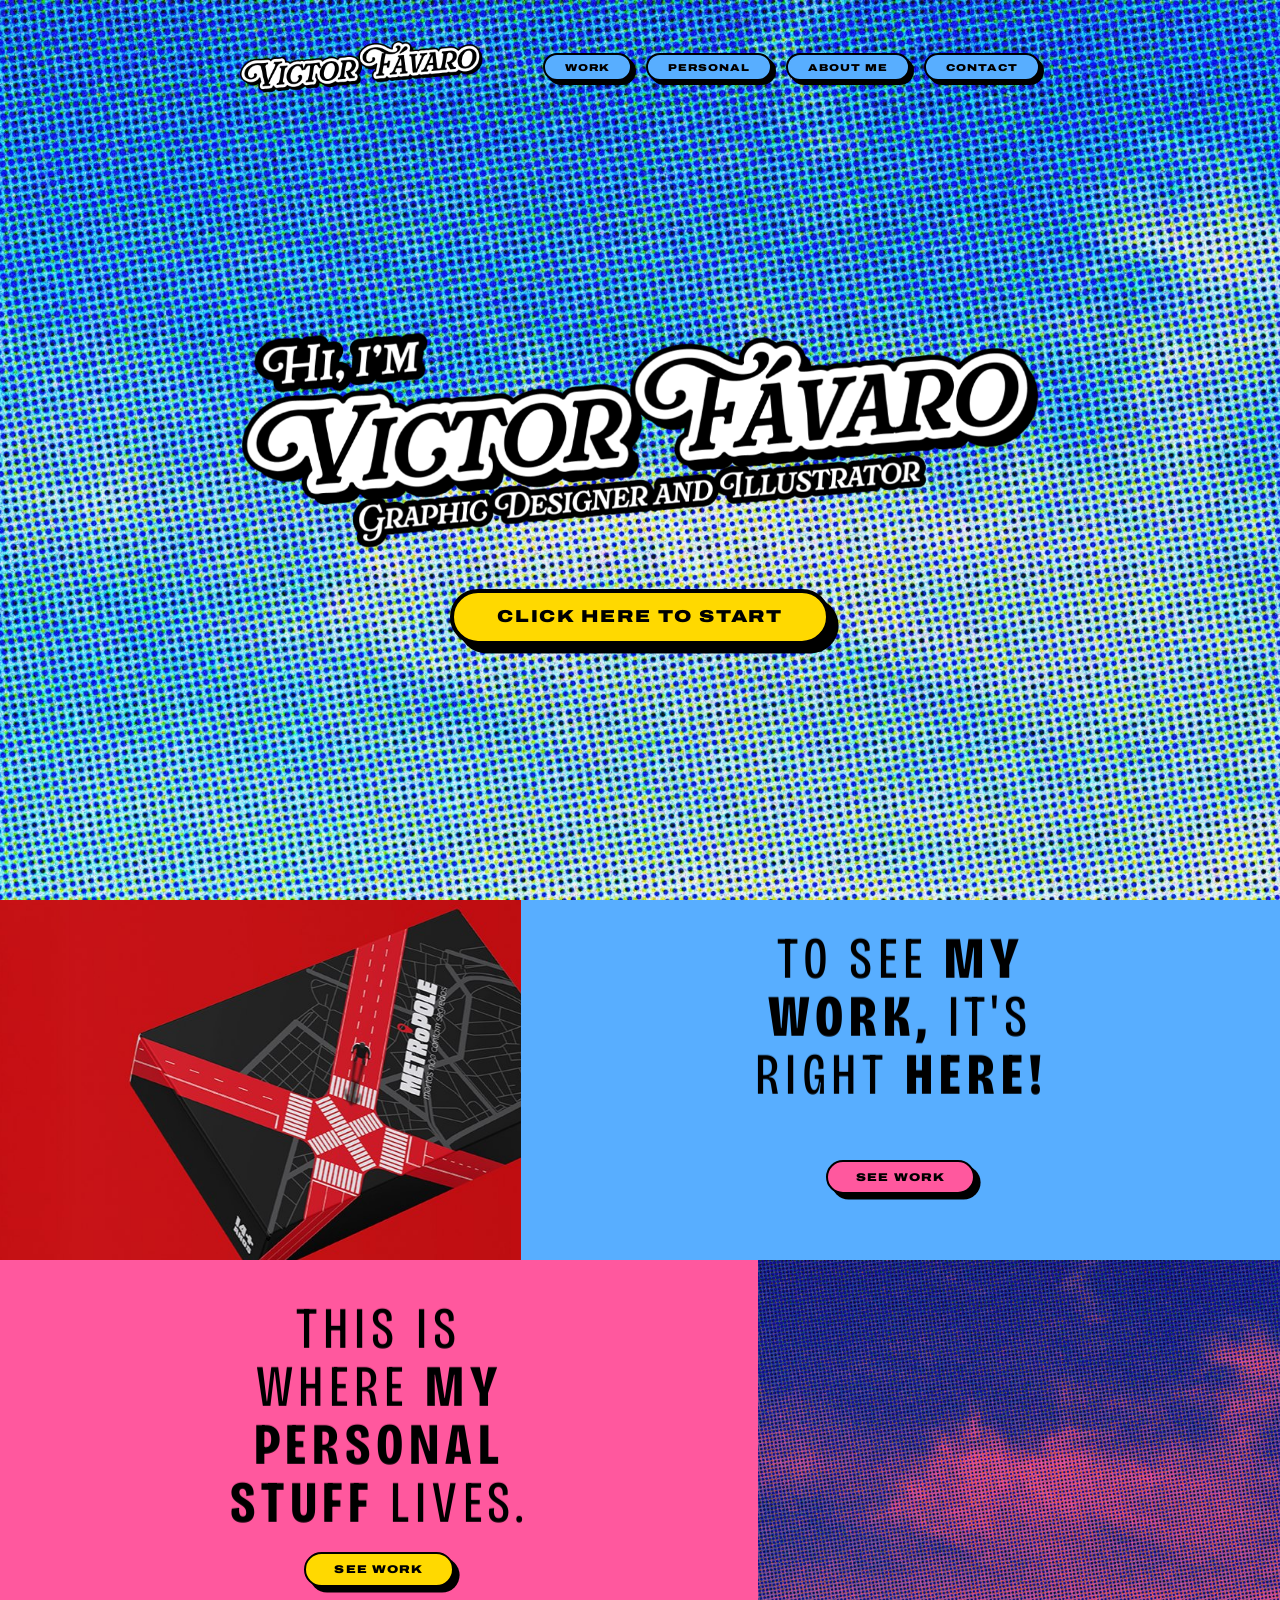
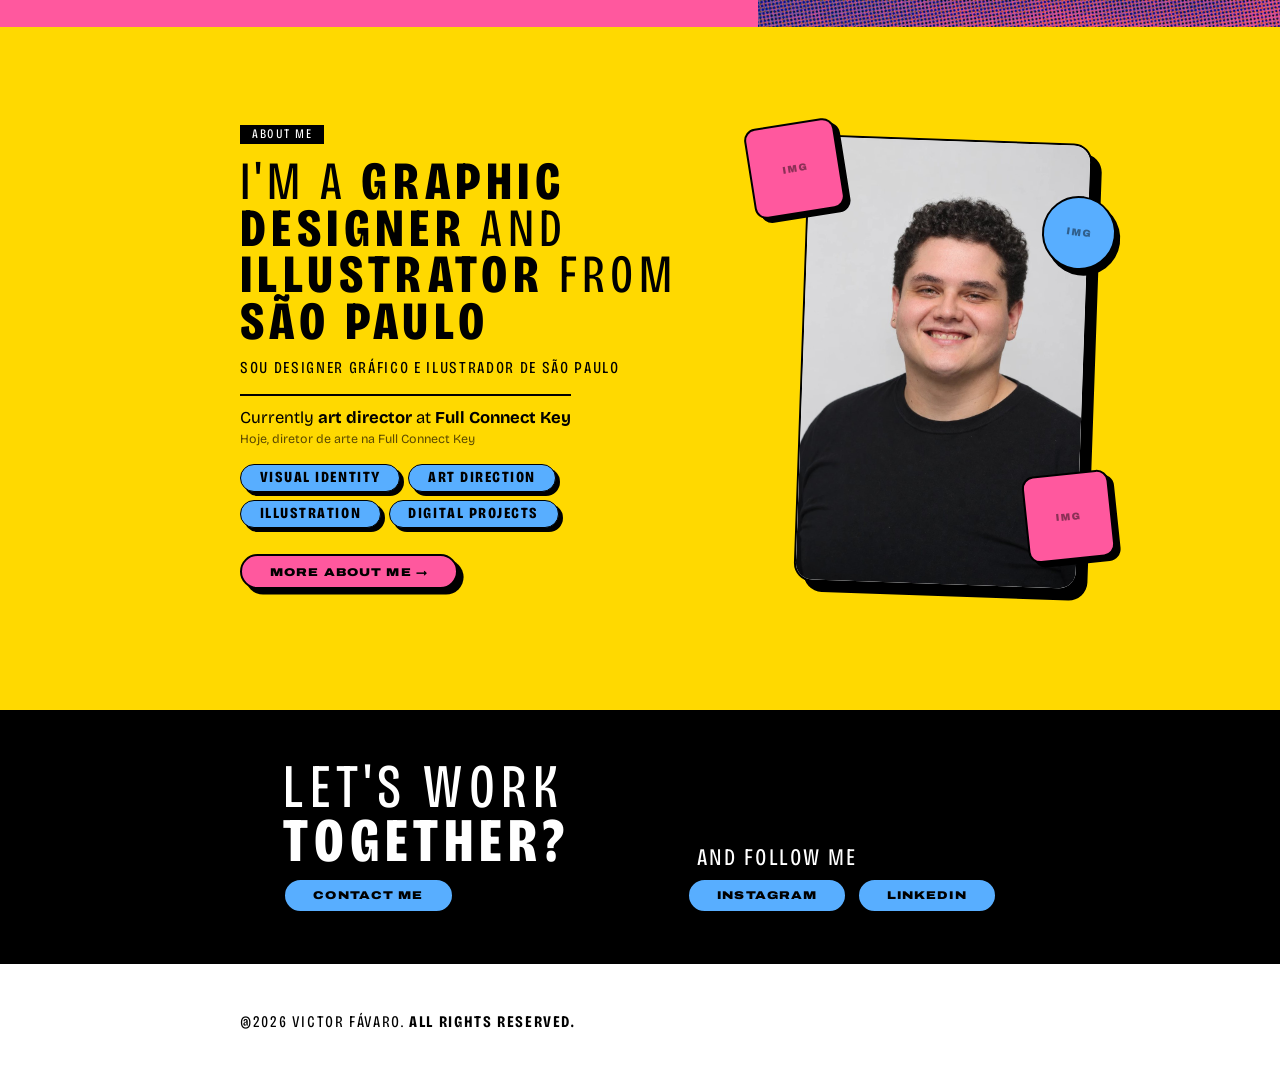
==== index.html @ c925bcb4 "Metrópole: dupla com o personagem e a caixa (imagens novas) Co-Authored-By: Claude Opus 5.5 <noreply" ====
<!DOCTYPE html>
<html lang="pt-BR">
<head>
  <meta charset="UTF-8">
  <meta name="viewport" content="width=device-width, initial-scale=1">
  <title>Victor Fávaro — Graphic Designer & Illustrator</title>
  <meta name="description" content="Portfólio de Victor Fávaro, designer gráfico e ilustrador de São Paulo.">
  <meta property="og:title" content="Victor Fávaro — Graphic Designer & Illustrator">
  <meta property="og:description" content="Portfólio de Victor Fávaro, designer gráfico e ilustrador de São Paulo.">
  <meta property="og:image" content="img/hero-name.png">
  <link rel="preconnect" href="https://fonts.googleapis.com">
  <link rel="preconnect" href="https://fonts.gstatic.com" crossorigin>
  <link href="https://fonts.googleapis.com/css2?family=Archivo:wdth,wght@125,900&family=Bricolage+Grotesque:opsz,wdth,wght@12..96,75..100,200..800&display=swap" rel="stylesheet">
  <!-- Se tiver o kit do Adobe Fonts com "Obviously", cole o <link> dele aqui -->
  <link rel="icon" href="img/favicon-192.png?v=4" sizes="192x192" type="image/png">
  <link rel="icon" href="img/favicon-32.png?v=4" sizes="32x32" type="image/png">
  <link rel="apple-touch-icon" href="img/apple-touch-icon.png?v=4">
  <link rel="stylesheet" href="css/style.css?v=132">
  <link rel="stylesheet" href="css/about.css?v=132">
</head>
<body>

  <section class="hero">

    <header class="site-header">
      <div class="container">
        <a class="site-header__logo" href="index.html" aria-label="Victor Fávaro — início">
          <img src="img/logo-victor-favaro.png" alt="Victor Fávaro" width="367" height="78">
        </a>
        <nav class="site-nav" aria-label="Menu principal">
          <a class="btn" href="work.html">Work</a>
          <a class="btn" href="personal.html">Personal</a>
          <a class="btn" href="about.html">About me</a>
          <a class="btn" href="index.html#contact">Contact</a>
        </nav>
      </div>
    </header>
  
    <div class="hero__content">
      <h1 class="visually-hidden">Hi, I'm Victor Fávaro — Graphic Designer and Illustrator</h1>
      <img class="hero__name" src="img/hero-name.png" alt="" width="1199" height="272">
      <img class="hero__subtitle" src="img/hero-subtitle.png" alt="" width="868" height="151">
      <a class="btn btn--lg btn--yellow hero__cta" href="#work">Click here to start</a>
    </div>
  </section>

  <main>
    <section class="split split--work" id="work">
      <!-- Imagem PROVISÓRIA. Para trocar: salve a imagem nova em img/home-work.jpg
           (tamanho ideal 1564 x 1080 px) e mude o src abaixo para "img/home-work.jpg".
           Apague também o style="object-position..." se a imagem já vier enquadrada. -->
      <a class="split__media" href="work.html" tabindex="-1" aria-hidden="true">
        <img src="img/row-metropole.jpg" alt="" width="1920" height="540" style="object-position: 72% center">
      </a>
      <div class="split__panel">
        <h2 class="big-title">To see <b>my work,</b> it's right <b>here!</b></h2>
        <a class="btn btn--md btn--pink" href="work.html">See work</a>
      </div>
    </section>

    <section class="split split--personal" id="personal">
      <div class="split__panel">
        <h2 class="big-title">This is where <b>my personal stuff</b> lives.</h2>
        <a class="btn btn--md btn--yellow" href="personal.html">See work</a>
      </div>
      <div class="split__media split__media--pattern" aria-hidden="true"></div>
    </section>

    <section class="about about--home" id="about">
      <div class="container about-home">
        <div class="about-home__text">
          <span class="label">About me</span>
          <h2 class="about__title">I'm a <b>graphic designer</b> and <b>illustrator</b> from <b>São Paulo</b></h2>
          <p class="about-home__pt" lang="pt-BR">Sou designer gráfico e ilustrador de São Paulo</p>
          <p class="about-home__now">Currently <b>art director</b> at <b>Full Connect Key</b><span lang="pt-BR">Hoje, diretor de arte na Full Connect Key</span></p>
          <div class="about-home__tags">
            <span class="tag">Visual identity</span>
            <span class="tag">Art direction</span>
            <span class="tag">Illustration</span>
            <span class="tag">Digital projects</span>
          </div>
          <a class="btn btn--md btn--pink about-home__cta" href="about.html">More about me →</a>
        </div>
        <div class="about-hero__visual about-home__visual">
          <figure class="about-hero__photo"><img src="img/about/victor-favaro.jpg" alt="Victor Fávaro" width="900" height="1350"></figure>
          <figure class="about-hero__sticker about-hero__sticker--1"><div class="about-hero__ph">Img</div></figure>
          <figure class="about-hero__sticker about-hero__sticker--2"><div class="about-hero__ph">Img</div></figure>
          <figure class="about-hero__sticker about-hero__sticker--4"><div class="about-hero__ph">Img</div></figure>
        </div>
      </div>
    </section>

    <section class="contact" id="contact">
      <div class="container">
        <div class="contact__col">
          <h2 class="contact__title">Let's work <b>together?</b></h2>
          <a class="btn btn--md btn--blue" href="mailto:criacao@victorfavaro.com.br">Contact me</a>
        </div>
        <div class="contact__col">
          <p class="contact__sub">And follow me</p>
          <div class="contact__social">
            <!-- Troque pelos links reais -->
            <a class="btn btn--md btn--blue" href="https://instagram.com/" target="_blank" rel="noopener">Instagram</a>
            <a class="btn btn--md btn--blue" href="https://linkedin.com/" target="_blank" rel="noopener">LinkedIn</a>
          </div>
        </div>
      </div>
    </section>
  </main>

  <footer class="site-footer">
    <div class="container">
      <p>@2026 victor fávaro. <strong>all rights reserved.</strong></p>
    </div>
  </footer>
  <script src="js/motion.js?v=132" defer></script>
</body>
</html>
---- css/style.css ----
/* =========================================================
   Victor Fávaro — Portfolio
   HTML + CSS puro. Base de design: 1920px (conteúdo em 1200px)
   ========================================================= */

/* ---------- Fontes ----------
   Bricolage Grotesque: Google Fonts (carregada no <head>).
   "Obviously Wide Black" (botões) é fonte paga (Adobe Fonts / OH no Type).
   Enquanto ela não estiver instalada, usamos Archivo Expanded Black,
   que é bem parecida. Se você tiver o Obviously no Adobe Fonts, cole o
   <link> do kit no <head> e ele passa a ser usado automaticamente. */

:root {
  --blue: #58aeff;
  --pink: #ff589e;
  --yellow: #ffd900;
  --green: #7aa100;
  --grey: #a5a5a5;
  --placeholder: #d9d9d9;
  --muted: #7d7d7d;
  --black: #000;
  --white: #fff;

  --font-display: "Bricolage Grotesque", "Arial Narrow", sans-serif;
  --font-button: "obviously-wide", "Obviously Wide", "Archivo", "Arial Black", sans-serif;
  --font-helvetica: "Helvetica Neue", Helvetica, Arial, sans-serif;

  --container: 1200px;
  /* 1 "pixel do Figma": 1px em telas de 1920 ou mais, e diminui na mesma
     proporção em telas menores (o layout inteiro escala junto). */
  --u: min(1px, calc(100vw / 1920));
  --gutter: clamp(20px, 5vw, 60px);
}

*,
*::before,
*::after { box-sizing: border-box; }

html { scroll-behavior: smooth; }

body {
  margin: 0;
  font-family: var(--font-display);
  color: var(--black);
  background: var(--white);
  -webkit-font-smoothing: antialiased;
}

img { display: block; max-width: 100%; height: auto; }
a { color: inherit; text-decoration: none; }
h1, h2, h3, p { margin: 0; }

.container {
  width: min(calc(1200 * var(--u)), 100% - var(--gutter) * 2);
  margin-inline: auto;
}

.visually-hidden {
  position: absolute !important;
  width: 1px; height: 1px;
  margin: -1px; padding: 0;
  overflow: hidden;
  clip: rect(0 0 0 0);
  white-space: nowrap;
  border: 0;
}

/* Bricolage em largura condensada (eixo wdth) */
.condensed { font-stretch: 75%; font-variation-settings: "wdth" 75; }

/* ---------- Botões (pílulas) ---------- */
.btn {
  display: inline-flex;
  align-items: center;
  justify-content: center;
  font-family: var(--font-button);
  font-weight: 900;
  font-stretch: 125%;
  font-variation-settings: "wdth" 125;
  text-transform: uppercase;
  white-space: nowrap;
  color: var(--black);
  background: var(--blue);
  border: 2px solid var(--black);
  border-radius: 999px;
  box-shadow: 4px 4px 0 var(--black);
  font-size: max(10px, calc(12 * var(--u)));
  letter-spacing: .1em;
  padding: calc(10 * var(--u)) calc(30 * var(--u));
  cursor: pointer;
  transition: transform .15s ease, box-shadow .15s ease;
}
.btn:hover { transform: translate(-2px, -2px); box-shadow: 6px 6px 0 var(--black); }
.btn:active { transform: translate(3px, 3px); box-shadow: 1px 1px 0 var(--black); }
.btn:focus-visible { outline: 3px solid var(--black); outline-offset: 4px; }

.btn--md {
  font-size: max(11px, calc(16.9 * var(--u)));
  padding: calc(14 * var(--u)) calc(42 * var(--u));
  border-width: 2.8px;
  box-shadow: 5.6px 5.6px 0 var(--black);
}
.btn--md:hover { box-shadow: 8px 8px 0 var(--black); }

.btn--lg {
  font-size: clamp(14px, 1.35vw, 25.9px);
  padding: clamp(14px, 1.12vw, 21.5px) clamp(32px, 3.37vw, 64.7px);
  border-width: 4.3px;
  box-shadow: 8.6px 8.6px 0 var(--black);
}
.btn--lg:hover { box-shadow: 11px 11px 0 var(--black); }

.btn--yellow { background: var(--yellow); }
.btn--pink { background: var(--pink); }
.btn--blue { background: var(--blue); }

/* ---------- Header ---------- */
.site-header {
  /* fixo: acompanha a rolagem em todas as páginas */
  position: fixed;
  inset: 0 0 auto 0;
  z-index: 60;
  padding: calc(62 * var(--u)) 0 calc(14 * var(--u));
  transition: padding .35s ease, background-color .35s ease, box-shadow .35s ease;
}
/* depois de rolar um pouco: fica compacto, com fundo transparente */
.site-header.is-scrolled { padding: 12px 0; }
.site-header__logo img { transition: width .35s ease; }
.site-header.is-scrolled .site-header__logo img { width: max(160px, calc(230 * var(--u))); }
.site-header .container {
  display: flex;
  align-items: center;
  justify-content: space-between;
  gap: calc(24 * var(--u));
}
.site-header__logo img { width: calc(365 * var(--u)); }
.site-nav {
  display: flex;
  flex-wrap: wrap;
  justify-content: flex-end;
  gap: calc(21 * var(--u));
}
.site-nav .is-active { background: var(--yellow); }

/* ---------- Footer ---------- */
.site-footer {
  padding: calc(73 * var(--u)) 0;
  font-stretch: 75%;
  font-variation-settings: "wdth" 75;
  text-transform: uppercase;
  font-size: clamp(14px, 1.27vw, 24.3px);
  letter-spacing: .1em;
  line-height: 1.077;
}
.site-footer .container {
  display: flex;
  flex-wrap: wrap;
  justify-content: space-between;
  align-items: center;
  gap: 16px 24px;
}
.site-footer strong { font-weight: 700; }
.site-footer nav { display: flex; gap: calc(30 * var(--u)); }
.site-footer nav a:hover { text-decoration: underline; }
.site-footer--dark { background: var(--black); color: var(--white); }

/* =========================================================
   HOME
   ========================================================= */
.hero {
  position: relative;
  min-height: min(100vh, 1080px);
  width: 100%;
  aspect-ratio: 1920 / 1080;
  max-height: 1080px;
  display: grid;
  place-items: center;
  overflow: hidden;
  background: #3f78f0 url("../img/hero-bg.jpg") center / cover no-repeat;
}
.hero__content {
  display: flex;
  flex-direction: column;
  align-items: center;
  padding: calc(160 * var(--u)) var(--gutter) calc(80 * var(--u));
  width: 100%;
}
.hero__name { width: min(calc(1195 * var(--u)), 92%); }
.hero__subtitle {
  width: min(calc(867 * var(--u)), 66%);
  margin-top: calc(min(calc(1195 * var(--u)), 92vw) * -0.056);
}
.hero__cta { margin-top: clamp(28px, 2.1vw, 40px); }

/* Blocos divididos (Work / Personal) */
.split {
  display: grid;
  min-height: calc(540 * var(--u));
}
.split--work { grid-template-columns: 782fr 1138fr; }
.split--personal { grid-template-columns: 1137fr 783fr; }

.split__media { background: var(--grey); min-height: 280px; overflow: hidden; }
.split__media img { width: 100%; height: 100%; object-fit: cover; }

.split__panel {
  display: flex;
  flex-direction: column;
  align-items: center;
  justify-content: center;
  gap: calc(30 * var(--u));
  padding: calc(60 * var(--u)) var(--gutter);
  text-align: center;
}
.split--work .split__panel { background: var(--blue); }
.split--personal .split__panel { background: var(--pink); }

.big-title {
  font-stretch: 75%;
  font-variation-settings: "wdth" 75;
  font-weight: 400;
  text-transform: uppercase;
  font-size: clamp(44px, 4.58vw, 88px);
  line-height: .99;
  letter-spacing: .1em;
}
.big-title b { font-weight: 800; }
.split--work .big-title { max-width: calc(588 * var(--u)); }
.split--personal .big-title { max-width: calc(488 * var(--u)); }
.split--personal .big-title b { font-weight: 700; }

/* About */
.about {
  background: var(--yellow);
  padding: clamp(70px, 5.2vw, 99px) 0 clamp(70px, 7.2vw, 138px);
}
.about .container { max-width: calc(1052 * var(--u)); }
.about__title {
  font-stretch: 75%;
  font-variation-settings: "wdth" 75;
  font-weight: 400;
  text-transform: uppercase;
  font-size: clamp(38px, 4.84vw, 93px);
  line-height: .87;
  letter-spacing: .1em;
}
.about__title b { font-weight: 800; }
.about__grad {
  margin-top: clamp(16px, 1.2vw, 22px);
  font-stretch: 75%;
  font-variation-settings: "wdth" 75;
  text-transform: uppercase;
  font-size: clamp(16px, 1.71vw, 32.8px);
  letter-spacing: .1em;
  line-height: 1.077;
}
.about__grad b { font-weight: 800; }

.tags {
  margin-top: calc(37 * var(--u));
  display: flex;
  flex-direction: column;
  align-items: center;
  gap: calc(14 * var(--u));
}
.tags__row {
  display: flex;
  flex-wrap: wrap;
  justify-content: center;
  align-items: center;
  gap: calc(10 * var(--u));
}
.tag {
  display: inline-block;
  background: var(--blue);
  border: 1.9px solid var(--black);
  border-radius: 999px;
  box-shadow: 4px 4px 0 var(--black);
  padding: calc(9.5 * var(--u)) calc(28 * var(--u));
  font-stretch: 75%;
  font-variation-settings: "wdth" 75;
  font-weight: 800;
  text-transform: uppercase;
  font-size: clamp(16px, 1.72vw, 33px);
  line-height: .87;
  letter-spacing: .1em;
  white-space: nowrap;
}
.tag--pink { background: var(--pink); }
.label {
  display: inline-block;
  background: var(--black);
  color: var(--white);
  padding: 0 11px;
  font-stretch: 75%;
  font-variation-settings: "wdth" 75;
  font-size: clamp(16px, 1.75vw, 33.6px);
  line-height: 1.16;
  white-space: nowrap;
}

/* Contact */
.contact {
  background: var(--black);
  color: var(--white);
  padding: calc(76 * var(--u)) 0 calc(77 * var(--u));
}
.contact .container {
  max-width: calc(1070 * var(--u));
  display: flex;
  flex-wrap: wrap;
  justify-content: space-between;
  align-items: flex-end;
  gap: calc(40 * var(--u));
}
.contact__col { display: flex; flex-direction: column; align-items: flex-start; gap: calc(15 * var(--u)); }
.contact__title {
  font-stretch: 75%;
  font-variation-settings: "wdth" 75;
  font-weight: 400;
  text-transform: uppercase;
  font-size: clamp(42px, 4.84vw, 93px);
  line-height: .87;
  letter-spacing: .1em;
  max-width: calc(480 * var(--u));
}
.contact__title b { font-weight: 800; }
.contact__sub {
  font-stretch: 75%;
  font-variation-settings: "wdth" 75;
  text-transform: uppercase;
  font-size: clamp(22px, 1.86vw, 35.6px);
  line-height: .87;
  letter-spacing: .1em;
  margin-left: calc(14 * var(--u));
}
.contact__social { display: flex; flex-wrap: wrap; gap: calc(14 * var(--u)); }

/* =========================================================
   WORK
   ========================================================= */
.gradient-bg {
  background-color: #ffd900;
  background-image: url("data:image/svg+xml;utf8,<svg viewBox='0 0 1920 739' xmlns='http://www.w3.org/2000/svg' preserveAspectRatio='none'><rect x='0' y='0' height='100%' width='100%' fill='url(%23grad)'/><defs><radialGradient id='grad' gradientUnits='userSpaceOnUse' cx='0' cy='0' r='10' gradientTransform='matrix(-195.4 42.45 -110.29 -507.67 1954 314.5)'><stop stop-color='rgba(88,174,255,1)' offset='0'/><stop stop-color='rgba(109,187,193,1)' offset='0.051683'/><stop stop-color='rgba(130,200,131,1)' offset='0.10337'/><stop stop-color='rgba(141,206,100,1)' offset='0.12921'/><stop stop-color='rgba(151,212,69,1)' offset='0.15505'/><stop stop-color='rgba(161,219,38,1)' offset='0.18089'/><stop stop-color='rgba(167,222,23,1)' offset='0.19381'/><stop stop-color='rgba(172,225,7,1)' offset='0.20673'/><stop stop-color='rgba(213,221,4,1)' offset='0.29567'/><stop stop-color='rgba(255,217,0,1)' offset='0.38462'/><stop stop-color='rgba(255,209,10,1)' offset='0.42308'/><stop stop-color='rgba(255,201,20,1)' offset='0.46154'/><stop stop-color='rgba(255,185,39,1)' offset='0.53846'/><stop stop-color='rgba(255,153,79,1)' offset='0.69231'/><stop stop-color='rgba(255,120,118,1)' offset='0.84615'/><stop stop-color='rgba(255,88,158,1)' offset='1'/></radialGradient></defs></svg>");
  background-size: 100% 100%;
}

.project-row {
  position: relative;
  min-height: calc(540 * var(--u));
  display: flex;
  align-items: center;
  padding: calc(93 * var(--u)) 0;
  overflow: hidden;
}
.project-row--first { min-height: calc(739 * var(--u)); padding-top: calc(293 * var(--u)); }

.project-row .container {
  position: relative;
  z-index: 1;
  display: flex;
  align-items: center;
  justify-content: space-between;
  gap: calc(40 * var(--u));
}
.project-row--reverse .container { flex-direction: row-reverse; }

.project-row__visual { flex: 0 1 auto; }
.project-row__visual--pia { width: calc(606 * var(--u)); }
.project-row__visual--helena { width: calc(607 * var(--u)); }
.project-row__visual--kv { width: calc(621 * var(--u)); }

/* foto que ocupa a faixa toda */
.project-row__bg {
  position: absolute;
  inset: 0;
  width: 100%;
  height: 100%;
  object-fit: cover;
  object-position: left center;
}
.project-row--metropole .project-row__bg { object-position: right center; }

.project-row--black { background: var(--black); }
.project-row--oz { background: #e5c823; }
.project-row--metropole { background: #b10d14; }
.project-row--kv { background: linear-gradient(104.16deg, #58aeff .34%, #fff 45.7%, #ff589e 99.66%); }
.project-row--green { background: var(--green); }

.card {
  flex: 0 0 auto;
  width: calc(488 * var(--u));
  min-height: calc(353 * var(--u));
  margin-left: auto;
  background: var(--white);
  border: 2px solid var(--black);
  border-radius: calc(36 * var(--u));
  box-shadow: 10px 10px 0 var(--black);
  padding: calc(50 * var(--u)) calc(40 * var(--u)) calc(46 * var(--u)) calc(49 * var(--u));
  display: flex;
  flex-direction: column;
  align-items: flex-start;
}
.project-row--reverse .card { margin-left: 0; margin-right: auto; }

.card__client {
  font-size: clamp(18px, 1.3vw, 24.9px);
  letter-spacing: .1em;
}
.card__title {
  margin-top: 14px;
  font-weight: 800;
  font-size: clamp(38px, 2.85vw, 54.6px);
  line-height: .825;
  letter-spacing: .1em;
}
.card__cat {
  margin-top: 14px;
  margin-left: -7px;
  font-size: clamp(16px, 1.3vw, 24.9px);
  letter-spacing: .1em;
}
.card .btn { margin-top: 14px; margin-left: -11px; }

/* o card da Helena usa Helvetica no Figma */
.card--helvetica .card__client,
.card--helvetica .card__cat { font-family: var(--font-helvetica); }
.card--helvetica .card__cat { margin-left: 0; }
.card--helvetica .card__title {
  font-family: var(--font-helvetica);
  font-weight: 700;
  letter-spacing: 0;
  line-height: .85;
}

/* =========================================================
   PÁGINA DE PROJETO
   ========================================================= */
.project-hero {
  position: relative;
  min-height: min(100vh, 1080px);
  width: 100%;
  aspect-ratio: 1920 / 1080;
  max-height: 1080px;
  display: grid;
  place-items: center;
  overflow: hidden;
  padding: calc(160 * var(--u)) var(--gutter) calc(60 * var(--u));
}
.project-hero--black { background: var(--black); }
.project-hero--oz { background: #e5c823 url("../img/oz/v2/cesta-centro.jpg?v=1") center 45% / cover no-repeat; }
.project-hero--metropole { background: #b10d14 url("../img/row-metropole.jpg") right center / cover no-repeat; }
.project-hero--kv { background: linear-gradient(104.16deg, #58aeff .34%, #fff 45.7%, #ff589e 99.66%); }
.project-hero--green { background: var(--green); }
.project-hero__logo { width: min(calc(960 * var(--u)), 90%); }
.project-hero__logo--helena { width: min(calc(879 * var(--u)), 86%); }
.project-hero__logo--kv { width: min(calc(820 * var(--u)), 86%); }
.project-hero__title {
  font-weight: 800;
  color: var(--white);
  font-size: clamp(48px, 7vw, 134px);
  letter-spacing: .06em;
  line-height: .9;
  text-align: center;
  -webkit-text-stroke: 3px var(--black);
  text-shadow: 8px 8px 0 var(--black);
}

.project-body { padding: calc(93 * var(--u)) 0 calc(140 * var(--u)); }

.intro {
  display: grid;
  grid-template-columns: 521fr 679fr;
  gap: calc(40 * var(--u)) 0;
}
.intro__eyebrow {
  font-weight: 600;
  color: var(--muted);
  text-transform: uppercase;
  font-size: clamp(20px, 1.72vw, 33px);
  letter-spacing: .26em;
  line-height: 1.077;
}
.intro__type {
  font-family: var(--font-helvetica);
  font-weight: 700;
  font-size: clamp(32px, 2.59vw, 49.6px);
  line-height: 1.077;
}
.intro__client {
  font-family: var(--font-helvetica);
  font-size: clamp(26px, 2.12vw, 40.7px);
  line-height: .86;
  margin-top: 4px;
}
.intro__text {
  font-family: var(--font-helvetica);
  font-weight: 500;
  font-size: clamp(20px, 1.61vw, 31px);
  line-height: .95;
}
.intro__text-pt {
  margin-top: 16px;
  font-family: var(--font-helvetica);
  color: var(--muted);
  font-size: clamp(16px, 1.25vw, 24px);
  line-height: .95;
}

/* Espaços das imagens do projeto.
   Troque o <div class="media"> por <img class="media" src="..." alt="..."> */
.media {
  display: block;
  width: 100%;
  background: var(--placeholder);
  border-radius: calc(25 * var(--u));
  object-fit: cover;
}
.gallery {
  display: grid;
  gap: calc(34 * var(--u));
  margin-top: calc(69 * var(--u));
}
.gallery--2 { grid-template-columns: 1fr 1fr; }
.gallery--3 { grid-template-columns: repeat(3, 1fr); gap: calc(22 * var(--u)); margin-top: calc(91 * var(--u)); }
.gallery .media { aspect-ratio: 583 / 532; }
.gallery--3 .media { aspect-ratio: 385 / 532; }

.media--full {
  margin-top: calc(30 * var(--u));
  border-radius: 0;
  height: auto;
  aspect-ratio: 1920 / 931;
}

.concept { margin-top: calc(69 * var(--u)); }
.section-title {
  font-weight: 600;
  font-size: clamp(32px, 2.59vw, 49.6px);
  line-height: 1.077;
}
.concept__lead {
  font-weight: 600;
  font-size: clamp(24px, 2.03vw, 39px);
  line-height: .95;
}
.concept__text {
  margin-top: calc(18 * var(--u));
  color: var(--muted);
  font-size: clamp(17px, 1.35vw, 26px);
  line-height: .95;
}
.concept + .media--full { margin-top: calc(69 * var(--u)); }

.credits {
  margin-top: calc(146 * var(--u));
  display: grid;
  grid-template-columns: 333fr 867fr;
  gap: calc(30 * var(--u)) 0;
}
.credits dl { margin: 0; display: grid; gap: calc(20 * var(--u)); }
.credits dt {
  font-size: clamp(17px, 1.3vw, 25px);
  letter-spacing: .05em;
  line-height: .95;
}
.credits dd {
  margin: 4px 0 0;
  font-weight: 500;
  font-size: clamp(28px, 2.34vw, 45px);
  line-height: .95;
}

/* =========================================================
   RESPONSIVO
   ========================================================= */
@media (max-width: 1100px) {
  /* abaixo de 1100px o layout vira tablet/celular e para de escalar */
  :root { --u: 1px; }
  .site-header { padding-top: 32px; }
  .site-header .container { flex-direction: column; gap: 20px; }
  .site-header__logo img { width: 260px; }
  .site-nav { justify-content: center; gap: 12px; }

  .hero, .project-hero { aspect-ratio: auto; min-height: 92vh; }

  .project-row,
  .project-row--first { min-height: 0; padding: 70px 0; }
  .project-row--first { padding-top: 220px; }
  .project-row .container,
  .project-row--reverse .container { flex-direction: column; gap: 40px; }
  .project-row__visual { max-width: 100%; }
  .card,
  .project-row--reverse .card { margin: 0; width: min(488px, 100%); min-height: 0; }

  /* faixas com foto: a foto vira um bloco acima do card */
  .project-row--photo { flex-direction: column; padding-top: 0; }
  .project-row--photo .project-row__bg { position: static; height: auto; aspect-ratio: 16 / 9; }
  .project-row--photo .container { margin-top: 40px; }
}

@media (max-width: 800px) {
  .split--work,
  .split--personal { grid-template-columns: 1fr; }
  .split--personal .split__media { order: 2; }
  .split { min-height: 0; }
  .split__panel { padding: 70px var(--gutter); }

  .contact .container { flex-direction: column; align-items: flex-start; }
  .contact__sub { margin-left: 0; }

  .intro,
  .credits { grid-template-columns: 1fr; }
  .gallery--2 { grid-template-columns: 1fr; }
  .gallery--3 { grid-template-columns: 1fr; }
  .credits { margin-top: 90px; }
  .project-body { padding: 60px 0 90px; }

  .site-footer { padding: 40px 0; }
  .site-footer .container { flex-direction: column; align-items: flex-start; }
}

@media (max-width: 520px) {
  .btn { font-size: 10px; padding: 9px 16px; }
  .btn--md { font-size: 13px; padding: 12px 28px; }
  .site-nav { gap: 10px; }
  .site-header__logo img { width: 220px; }
  .card { padding: 36px 28px 34px; border-radius: 28px; box-shadow: 7px 7px 0 var(--black); }
  .tag, .label { white-space: normal; }
  .hero__subtitle { width: 80%; }
}

@media (prefers-reduced-motion: reduce) {
  html { scroll-behavior: auto; }
  .btn { transition: none; }
}

/* =========================================================
   MOVIMENTO (usado pelo js/motion.js)
   Só vale quando o script roda e a pessoa não pediu
   "reduzir movimento" no sistema.
   ========================================================= */
.motion .reveal {
  opacity: 0;
  transform: translateY(48px);
  transition: opacity .9s cubic-bezier(.2, .7, .2, 1), transform .9s cubic-bezier(.2, .7, .2, 1);
}
.motion .reveal.is-in { opacity: 1; transform: none; }

/* deslocamento do parallax (usa "translate", que soma com o "transform" da entrada) */
.motion .parallax { translate: 0 var(--py, 0px); will-change: translate; }

@media (min-width: 801px) {
  /* imagens que ocupam a faixa toda ficam um pouco maiores
     para o parallax não mostrar borda */
  .motion .parallax--zoom { scale: 1.15; }
}

/* leve flutuação no nome do topo */
@keyframes float {
  0%, 100% { transform: translateY(0) rotate(0deg); }
  50% { transform: translateY(-10px) rotate(-.6deg); }
}
.motion .hero__name { animation: float 6s ease-in-out infinite; }
.motion .hero__subtitle { animation: float 6s ease-in-out -3s infinite; }

/* =========================================================
   HOME: imagens dos blocos
   ========================================================= */
.split__media { display: block; position: relative; }
.split__media img { position: absolute; inset: 0; }
/* bloco Personal: usa o pontilhado do topo até ter uma imagem */
.split__media--pattern {
  background: var(--pink) url("../img/hero-bg.jpg") center / cover no-repeat;
  background-blend-mode: multiply;
}
.btn--soon { cursor: default; opacity: .85; }
.btn--soon:hover, .btn--soon:active { transform: none; box-shadow: 5.6px 5.6px 0 var(--black); }

/* =========================================================
   PÁGINA DE PROJETO: anterior / próximo
   ========================================================= */
.project-nav {
  margin-top: calc(120 * var(--u));
  padding-top: calc(48 * var(--u));
  border-top: 2px solid var(--black);
  display: grid;
  grid-template-columns: 1fr auto 1fr;
  align-items: center;
  gap: 24px;
}
.project-nav__link { display: flex; flex-direction: column; gap: 8px; }
.project-nav__link--next { align-items: flex-end; text-align: right; }
.project-nav__dir {
  color: var(--muted);
  text-transform: uppercase;
  letter-spacing: .2em;
  font-weight: 600;
  font-size: clamp(13px, .9vw, 17px);
}
.project-nav__name {
  font-weight: 800;
  font-size: clamp(22px, 2.1vw, 40px);
  line-height: 1;
  transition: color .2s ease;
}
.project-nav__link:hover .project-nav__name { color: var(--pink); }

@media (max-width: 800px) {
  .project-nav { grid-template-columns: 1fr 1fr; }
  .project-nav .btn { grid-column: 1 / -1; grid-row: 2; justify-self: center; }
}

/* Concept: versão em português, menor e em cinza (como na introdução) */
.concept__text-pt {
  margin-top: 16px;
  color: var(--muted);
  font-size: clamp(14px, 1.05vw, 20px);
  line-height: 1.05;
}
.concept__quote-by {
  margin-top: 10px;
  color: var(--muted);
  font-size: clamp(14px, 1vw, 19px);
  letter-spacing: .04em;
}

/* categorias dos cards: cada uma inteira na mesma linha */
.card__cat span { white-space: nowrap; }

/* Página Work: Qual emoção é essa aqui? */
.project-row--qual { background: #283583; }
.project-row__visual--qual { width: calc(330 * var(--u)); }

/* =========================================================
   PERSONAL: mural de trabalhos pessoais
   ========================================================= */
.personal-hero {
  position: relative;
  background: var(--pink) url("../img/hero-bg.jpg") center / cover no-repeat;
  background-blend-mode: multiply;
  border-bottom: 2px solid var(--black);
}
.personal-hero { padding-top: calc(150 * var(--u)); }
.personal-hero__content {
  padding: calc(120 * var(--u)) 0 calc(110 * var(--u));
  display: flex;
  flex-direction: column;
  align-items: center;
  gap: calc(40 * var(--u));
  text-align: center;
}
.personal-hero__content .big-title { max-width: calc(900 * var(--u)); color: var(--white); }
.personal-hero__jump { display: flex; flex-wrap: wrap; justify-content: center; gap: 14px; }

.personal-section { padding: calc(110 * var(--u)) 0 calc(120 * var(--u)); }
.personal-section + .personal-section { border-top: 2px solid var(--black); }
.personal-section--yellow { background: var(--yellow); }
.personal-section .block { margin-top: 0; }

/* mural: cada peça no próprio formato, sem cortar */
.mural { columns: 3; column-gap: calc(28 * var(--u)); }
.piece {
  break-inside: avoid;
  margin: 0 0 calc(34 * var(--u));
  cursor: zoom-in;
  outline: none;
}
.piece img, .piece__ph {
  display: block;
  width: 100%;
  height: auto;
  border: 2px solid var(--black);
  border-radius: calc(22 * var(--u));
  box-shadow: 8px 8px 0 var(--black);
  background: var(--white);
  transition: transform .25s ease, box-shadow .25s ease;
}
.piece__ph {
  background: var(--placeholder);
  display: grid;
  place-items: center;
  color: #5c5c5c;
  font-size: clamp(14px, 1vw, 18px);
  letter-spacing: .1em;
  text-transform: uppercase;
}
.piece:hover img, .piece:hover .piece__ph,
.piece:focus-visible img, .piece:focus-visible .piece__ph { transform: translate(-3px, -3px); box-shadow: 11px 11px 0 var(--black); }
.piece:focus-visible img, .piece:focus-visible .piece__ph { outline: 3px solid var(--pink); outline-offset: 4px; }
.piece figcaption {
  display: flex;
  justify-content: space-between;
  align-items: baseline;
  gap: 12px;
  margin-top: 14px;
  font-size: clamp(14px, 1.05vw, 20px);
}
.piece figcaption b { font-weight: 700; }
.piece figcaption span { color: var(--muted); text-transform: uppercase; letter-spacing: .1em; font-size: .8em; }
.personal-section--yellow .piece figcaption span { color: #5c4a00; }

/* imagem ampliada */
.lightbox-open { overflow: hidden; }
.lightbox {
  position: fixed;
  inset: 0;
  z-index: 100;
  display: grid;
  grid-template-columns: 70px minmax(0, 1fr) 70px;
  align-items: center;
  gap: 16px;
  padding: 70px 24px 30px;
  background: rgba(17, 17, 17, .92);
  opacity: 0;
  transition: opacity .25s ease;
}
.lightbox[hidden] { display: none; }
.lightbox.is-open { opacity: 1; }
.lightbox__fig { margin: 0; display: flex; flex-direction: column; align-items: center; gap: 16px; min-height: 0; max-height: 100%; }
.lightbox__media { display: flex; justify-content: center; min-height: 0; }
.lightbox__media img, .lightbox__media .piece__ph {
  max-width: 100%;
  max-height: calc(100vh - 200px);
  width: auto;
  border: 2px solid var(--white);
  border-radius: 16px;
  box-shadow: none;
  transform: scale(.96);
  transition: transform .35s cubic-bezier(.34, 1.56, .64, 1);
}
.lightbox__media .piece__ph { height: calc(100vh - 200px); }
.lightbox.is-open .lightbox__media img, .lightbox.is-open .lightbox__media .piece__ph { transform: none; }
.lightbox__cap { color: var(--white); text-align: center; display: flex; flex-direction: column; gap: 4px; }
.lightbox__title { font-size: clamp(18px, 1.5vw, 26px); }
.lightbox__meta { color: #bbb; font-size: clamp(14px, 1vw, 17px); }
.lightbox__close { position: absolute; top: 18px; right: 24px; background: var(--yellow); }
.lightbox__nav {
  width: 56px; height: 56px;
  border-radius: 50%;
  border: 2px solid var(--white);
  background: transparent;
  color: var(--white);
  font-size: 24px;
  cursor: pointer;
  justify-self: center;
  transition: background .2s ease, color .2s ease;
}
.lightbox__nav:hover { background: var(--white); color: var(--black); }
.lightbox__nav:focus-visible { outline: 3px solid var(--yellow); outline-offset: 3px; }

@media (max-width: 1000px) { .mural { columns: 2; } }
@media (max-width: 600px) {
  .mural { columns: 1; }
  .lightbox { grid-template-columns: 1fr 1fr; grid-template-rows: minmax(0, 1fr) auto; padding: 70px 16px 20px; }
  .lightbox__fig { grid-column: 1 / -1; grid-row: 1; }
  .lightbox__nav--prev { grid-row: 2; grid-column: 1; }
  .lightbox__nav--next { grid-row: 2; grid-column: 2; }
}

/* PERSONAL: 36 Days of Type (grade 6×6, peças quadradas) */
.personal-section--type { background: var(--black); color: var(--white); }
.personal-section--type .block__head { border-bottom-color: var(--white); }
.personal-section--type .block__num, .personal-section--type .block__note { color: #aaa; }
.t36 {
  display: grid;
  grid-template-columns: repeat(6, minmax(0, 1fr));
  gap: calc(20 * var(--u));
}
.t36 .piece { margin: 0; }
.t36 .piece img, .t36 .piece__ph {
  aspect-ratio: 1 / 1;
  object-fit: cover;
  border-color: var(--white);
  box-shadow: 6px 6px 0 var(--white);
  border-radius: calc(16 * var(--u));
}
.t36 .piece:hover img, .t36 .piece:hover .piece__ph,
.t36 .piece:focus-visible img, .t36 .piece:focus-visible .piece__ph { box-shadow: 9px 9px 0 var(--white); }
/* caractere ainda sem peça: só o contorno */
.t36__ph {
  background: #1d1d1d;
  font-family: var(--font-display);
  font-weight: 800;
  font-size: clamp(36px, 5vw, 96px);
  line-height: 1;
  letter-spacing: 0;
  text-transform: none;
  color: transparent;
  -webkit-text-stroke: 2px #6b6b6b;
}
.lightbox__media .t36__ph { aspect-ratio: 1 / 1; width: auto; font-size: min(40vh, 40vw); }
@media (max-width: 1000px) { .t36 { grid-template-columns: repeat(4, minmax(0, 1fr)); } }
@media (max-width: 600px) { .t36 { grid-template-columns: repeat(3, minmax(0, 1fr)); gap: 12px; } .t36__ph { font-size: 44px; } }

/* cabeçalho fixo no tablet/celular: na barra compacta, logo e botões numa linha só */
@media (max-width: 1100px) {
  .personal-hero { padding-top: 150px; }
  .site-header.is-scrolled { padding: 10px 0; }
  .site-header.is-scrolled .container { gap: 8px; }
  .site-header.is-scrolled .site-header__logo img { width: 120px; }
  .site-header.is-scrolled .site-nav { gap: 6px; flex-wrap: nowrap; }
  .site-header.is-scrolled .site-nav .btn { padding: 6px 10px; font-size: 9px; min-height: 0; box-shadow: 2px 2px 0 var(--black); }
}

/* imagens reais nas caixas: mockups 4:3 e espelhos de página (1536×868) sem cortar */
.gallery--mock .media { aspect-ratio: 4 / 3; }
.gallery--spread { margin-top: calc(34 * var(--u)); }
.gallery--spread .media, .media--spread { aspect-ratio: 1536 / 868; background: #ececec; }
.gallery + .gallery { margin-top: calc(34 * var(--u)); }
img.media { height: auto; }
/* capa em faixa de ponta a ponta (Helena) */
.media--cover { aspect-ratio: 16 / 10 !important; object-fit: cover; object-position: center; margin-top: calc(69 * var(--u)); }
.gallery--3.gallery--mock .media { aspect-ratio: 4 / 3; }
/* imagem sozinha no fim de uma sequência (mesmo tamanho de uma coluna, centralizada) */
.gallery--single { display: grid; grid-template-columns: minmax(0, 1fr); max-width: calc(583 * var(--u)); margin-inline: auto; margin-top: calc(69 * var(--u)); }
@media (max-width: 800px) { .gallery--single { max-width: none; } }
/* par de aberturas logo depois dos blocos de marca */
#brand ~ script + .container .gallery { margin-top: calc(140 * var(--u)); }
/* Helena: espelhos de ponta a ponta, com pares de aberturas entre eles */
.media--full.media--spread + .media--full.media--spread { margin-top: calc(30 * var(--u)); }
.gallery--between { margin: calc(69 * var(--u)) 0; }

.concept__lead-pt { margin-top: 8px; color: var(--muted); font-size: clamp(16px, 1.3vw, 24px); line-height: 1.05; }
.page-helena .concept__lead-pt { color: #a8a8a8; }


/* ABF Expo 2026 (provisório até chegarem logo e imagens) */
.project-hero--abf, .project-row--abf { background: #1d2b4f; }
.project-row__visual--abf {
  color: #fff;
  font-stretch: 75%; font-variation-settings: "wdth" 75;
  font-weight: 800; text-transform: uppercase; letter-spacing: .08em;
  font-size: clamp(36px, 4.4vw, 84px); line-height: .9;
  max-width: calc(560 * var(--u));
}
.p-hero__title-ph {
  position: absolute; inset: 0; display: grid; place-items: center;
  color: #fff; font-stretch: 75%; font-variation-settings: "wdth" 75;
  font-weight: 800; text-transform: uppercase; letter-spacing: .08em;
  font-size: clamp(44px, 6vw, 120px); pointer-events: none;
}
.card__title--long { font-size: clamp(30px, 2.25vw, 43px); }
@media (max-width: 700px) {
  /* celular: capa mais baixa, no formato da foto, para a cesta inteira aparecer */
  .p-hero:has(.project-hero--oz) { height: auto; min-height: 0; aspect-ratio: 1 / 1.3; }
  .p-hero__card.project-hero--oz { background: url("../img/oz/v2/cesta-centro.jpg?v=1") 50% 100% / auto 100% no-repeat, linear-gradient(to bottom, #e0a20b, #f2b814); }
  .p-hero:has(.project-hero--oz) { aspect-ratio: auto; height: calc(100vw * 1.3 + 70px); }
  .p-hero:has(.project-hero--oz) .p-hero__card { background-size: auto calc(100% - 70px); }
}

/* Personal: títulos sem traço, no tom do restante do site */
.personal-section .block__head { border-bottom: 0; padding-bottom: 0; }

/* Work · Mágico de Oz: no desktop, a foto da cesta; no celular, só a arte da capa sobre o roxo */
.project-row__visual--ozcapa { display: none; }
@media (max-width: 900px) {
  .project-row--oz { background: #722376; }
  .project-row--oz picture { display: none; }
  .project-row--oz.project-row--photo { padding-top: 70px; }
  .project-row--oz .project-row__visual--ozcapa {
    display: block;
    width: min(62%, 260px);
    height: auto;
    margin: 0 auto;
    filter: drop-shadow(8px 8px 0 #000);
  }
}

/* celular: os 4 botões do menu sempre em uma fileira */
@media (max-width: 520px) {
  .site-nav { flex-wrap: nowrap; gap: 6px; justify-content: center; }
  .site-nav .btn { padding: 8px 11px; font-size: 9.5px; letter-spacing: .06em; box-shadow: 3px 3px 0 var(--black); }
}
@media (max-width: 360px) {
  .site-nav { gap: 4px; }
  .site-nav .btn { padding: 6px 7px; font-size: 8px; letter-spacing: .04em; }
}
---- css/about.css ----
/* =========================================================
   About me (about.html)
   ========================================================= */

/* ---------- Abertura ---------- */
.about-hero {
  position: relative;
  background: var(--yellow);
  border-bottom: 2px solid var(--black);
  padding-top: calc(150 * var(--u));
  overflow: hidden;
}
.about-hero__grid {
  display: grid;
  grid-template-columns: minmax(0, 7fr) minmax(0, 5fr);
  align-items: center;
  gap: calc(60 * var(--u));
  padding: calc(110 * var(--u)) 0 calc(130 * var(--u));
}
.about-hero__title {
  font-stretch: 75%;
  font-variation-settings: "wdth" 75;
  font-weight: 400;
  text-transform: uppercase;
  font-size: clamp(40px, 4.6vw, 88px);
  line-height: .92;
  letter-spacing: .08em;
}
.about-hero__title b { font-weight: 800; }
.about-hero__pt {
  margin-top: calc(28 * var(--u));
  padding-top: calc(20 * var(--u));
  border-top: 2px solid var(--black);
  font-stretch: 75%;
  font-variation-settings: "wdth" 75;
  text-transform: uppercase;
  letter-spacing: .1em;
  font-size: clamp(14px, 1.3vw, 25px);
  line-height: 1.15;
  max-width: calc(620 * var(--u));
}

/* foto + "adesivos" soltos em volta */
.about-hero__visual { position: relative; aspect-ratio: 5 / 6; }
.about-hero figure { margin: 0; }
.about-hero__photo {
  position: absolute;
  inset: 6% 10% 4% 8%;
  border: 2.5px solid var(--black);
  border-radius: calc(28 * var(--u));
  box-shadow: 10px 10px 0 var(--black);
  overflow: hidden;
  background: var(--white);
  transform: rotate(2deg);
}
.about-hero__sticker {
  position: absolute;
  width: 30%;
  aspect-ratio: 1;
  border: 2.5px solid var(--black);
  border-radius: calc(18 * var(--u));
  box-shadow: 5px 5px 0 var(--black);
  overflow: hidden;
  background: var(--white);
  transition: transform .25s ease;
}
.about-hero__sticker:hover { transform: rotate(0) scale(1.06) !important; }
.about-hero__sticker--1 { top: 0; left: -6%; transform: rotate(-9deg); background: var(--pink); }
.about-hero__sticker--2 { top: 14%; right: -4%; width: 24%; transform: rotate(8deg); background: var(--blue); border-radius: 50%; }
.about-hero__sticker--3 { bottom: -2%; left: 2%; width: 26%; transform: rotate(6deg); background: var(--blue); }
.about-hero__sticker--4 { bottom: 6%; right: -2%; width: 28%; transform: rotate(-6deg); background: var(--pink); }
.about-hero__photo img,
.about-hero__sticker img { width: 100%; height: 100%; object-fit: cover; }
.about-hero__ph {
  width: 100%; height: 100%;
  display: grid; place-items: center;
  font-family: var(--font-button);
  font-weight: 900;
  text-transform: uppercase;
  letter-spacing: .1em;
  font-size: max(10px, calc(13 * var(--u)));
  color: rgba(0, 0, 0, .45);
}
.about-hero__photo .about-hero__ph { background: var(--placeholder); }

/* ---------- Seções ---------- */
.about-sec { padding: calc(100 * var(--u)) 0; }
.about-sec + .about-sec { border-top: 2px solid var(--black); }
.about-sec__grid {
  display: grid;
  grid-template-columns: minmax(0, 4fr) minmax(0, 8fr);
  gap: calc(60 * var(--u));
  align-items: start;
}
.about-sec__title {
  font-stretch: 75%;
  font-variation-settings: "wdth" 75;
  font-weight: 800;
  text-transform: uppercase;
  letter-spacing: .08em;
  font-size: clamp(28px, 2.6vw, 50px);
  line-height: .95;
}
.about-sec__title span {
  display: block;
  margin-top: 8px;
  font-weight: 400;
  color: var(--muted);
  font-size: .5em;
  letter-spacing: .12em;
}

/* bio */
.about-bio__text { display: flex; flex-direction: column; gap: calc(18 * var(--u)); }
.about-bio__en { font-size: clamp(18px, 1.45vw, 28px); line-height: 1.3; }
.about-bio__pt { color: var(--muted); font-size: clamp(14px, 1vw, 19px); line-height: 1.4; }
.about-bio__en + .about-bio__pt { margin-top: calc(14 * var(--u)); }

/* listas tipo currículo */
.cv { list-style: none; margin: 0; padding: 0; }
.cv__item { padding: calc(22 * var(--u)) 0; border-bottom: 1.5px solid var(--black); }
.cv__item:first-child { padding-top: 0; }
.cv__main {
  font-weight: 600;
  font-size: clamp(18px, 1.45vw, 28px);
  line-height: 1.2;
}
.cv__arrow { color: var(--pink); font-weight: 800; }
.cv__when { white-space: nowrap; }
.cv__now {
  display: inline-block;
  vertical-align: middle;
  background: var(--yellow);
  border: 2px solid var(--black);
  border-radius: 999px;
  box-shadow: 3px 3px 0 var(--black);
  padding: 2px 12px;
  font-family: var(--font-button);
  font-weight: 900;
  text-transform: uppercase;
  letter-spacing: .1em;
  font-size: max(10px, calc(12 * var(--u)));
}
.cv__sub { margin-top: 6px; font-size: clamp(14px, 1.05vw, 20px); }
.cv__sub span { color: var(--muted); }

/* clientes */
.about-clients { background: var(--white); }
.clients__names { list-style: none; margin: 0; padding: 0; display: flex; flex-wrap: wrap; gap: calc(14 * var(--u)); }
.tag--yellow { background: var(--yellow); }
.clients__logos {
  list-style: none; margin: calc(70 * var(--u)) 0 0; padding: 0;
  display: grid;
  grid-template-columns: repeat(6, minmax(0, 1fr));
  gap: calc(24 * var(--u));
}
.clients__logos li {
  aspect-ratio: 3 / 2;
  border: 2px solid var(--black);
  border-radius: calc(20 * var(--u));
  display: grid; place-items: center;
  padding: 14%;
  background: var(--white);
}
.clients__logos img { width: 100%; height: 100%; object-fit: contain; }
.clients__ph {
  font-family: var(--font-button); font-weight: 900; text-transform: uppercase;
  letter-spacing: .1em; font-size: max(10px, calc(12 * var(--u))); color: var(--grey);
}

.about-contact__pt {
  font-stretch: 75%;
  font-variation-settings: "wdth" 75;
  text-transform: uppercase;
  letter-spacing: .1em;
  color: var(--grey);
  font-size: clamp(14px, 1.3vw, 25px);
  margin-bottom: 6px;
}

/* ---------- Telas menores ---------- */
@media (max-width: 900px) {
  .about-hero__grid { grid-template-columns: 1fr; gap: 50px; padding-bottom: 80px; }
  .about-hero__visual { width: min(420px, 82%); margin-inline: auto; }
  .about-sec__grid { grid-template-columns: 1fr; gap: 24px; }
  .about-sec { padding: 64px 0; }
  .clients__logos { grid-template-columns: repeat(3, minmax(0, 1fr)); margin-top: 40px; }
}
@media (max-width: 800px) {
  .about-hero { padding-top: 150px; }
}
@media (max-width: 520px) {
  .clients__logos { grid-template-columns: repeat(2, minmax(0, 1fr)); }
  .cv__when { white-space: normal; }
}
.clients__names .tag { white-space: normal; }
@media (min-width: 901px) { .clients__logos { grid-template-columns: repeat(7, minmax(0, 1fr)); } }
.about-hero__photo img { object-position: center 20%; }

/* ---------- Home: chamada para a página About ---------- */
.about--home .container.about-home { max-width: none; }
.about-home {
  display: grid;
  grid-template-columns: minmax(0, 7fr) minmax(0, 5fr);
  align-items: center;
  gap: calc(70 * var(--u));
}
.about-home__text { display: flex; flex-direction: column; align-items: flex-start; }
.about-home .label { margin-bottom: calc(22 * var(--u)); text-transform: uppercase; letter-spacing: .12em; font-size: clamp(13px, 1vw, 19px); padding: 2px 12px; }
.about-home .about__title { font-size: clamp(38px, 4.2vw, 80px); }
.about-home__pt {
  margin-top: calc(18 * var(--u));
  font-stretch: 75%; font-variation-settings: "wdth" 75;
  text-transform: uppercase; letter-spacing: .1em;
  font-size: clamp(14px, 1.3vw, 25px);
}
.about-home__now {
  margin-top: calc(26 * var(--u));
  padding-top: calc(18 * var(--u));
  border-top: 2px solid var(--black);
  font-size: clamp(16px, 1.3vw, 25px);
}
.about-home__now span { display: block; margin-top: 4px; color: #5c4a00; font-size: .75em; }
.about-home__tags { margin-top: calc(26 * var(--u)); display: flex; flex-wrap: wrap; gap: calc(12 * var(--u)); }
.about-home__tags .tag { font-size: clamp(14px, 1.2vw, 23px); }
.about-home__cta { margin-top: calc(40 * var(--u)); }
/* exceção: a foto passa da margem direita do conteúdo */
.about--home { overflow: hidden; }
.about-home { --cw: min(calc(1200 * var(--u)), 100vw - var(--gutter) * 2); }
.about-home__visual {
  width: calc(100% + (100vw - var(--cw)) / 4);
  max-width: none;
  justify-self: start;
  aspect-ratio: 5 / 6;
}
.about-home__visual .about-hero__photo { inset: 5% 8% 3% 8%; }
@media (max-width: 900px) {
  .about-home { grid-template-columns: 1fr; gap: 50px; }
  .about-home__visual { width: min(420px, 88%); margin-inline: auto; }
}
/* na home a moldura é maior: adesivos proporcionalmente menores */
.about-home__visual .about-hero__sticker--1 { width: 21%; top: 2%; left: -4%; }
.about-home__visual .about-hero__sticker--2 { width: 17%; top: 16%; right: 1%; }
.about-home__visual .about-hero__sticker--4 { width: 20%; bottom: 8%; right: 2%; }
.cv__link { font-weight: 700; text-decoration: underline; text-decoration-color: var(--pink); text-decoration-thickness: 2px; text-underline-offset: 3px; }
.cv__link:hover { color: var(--pink); }
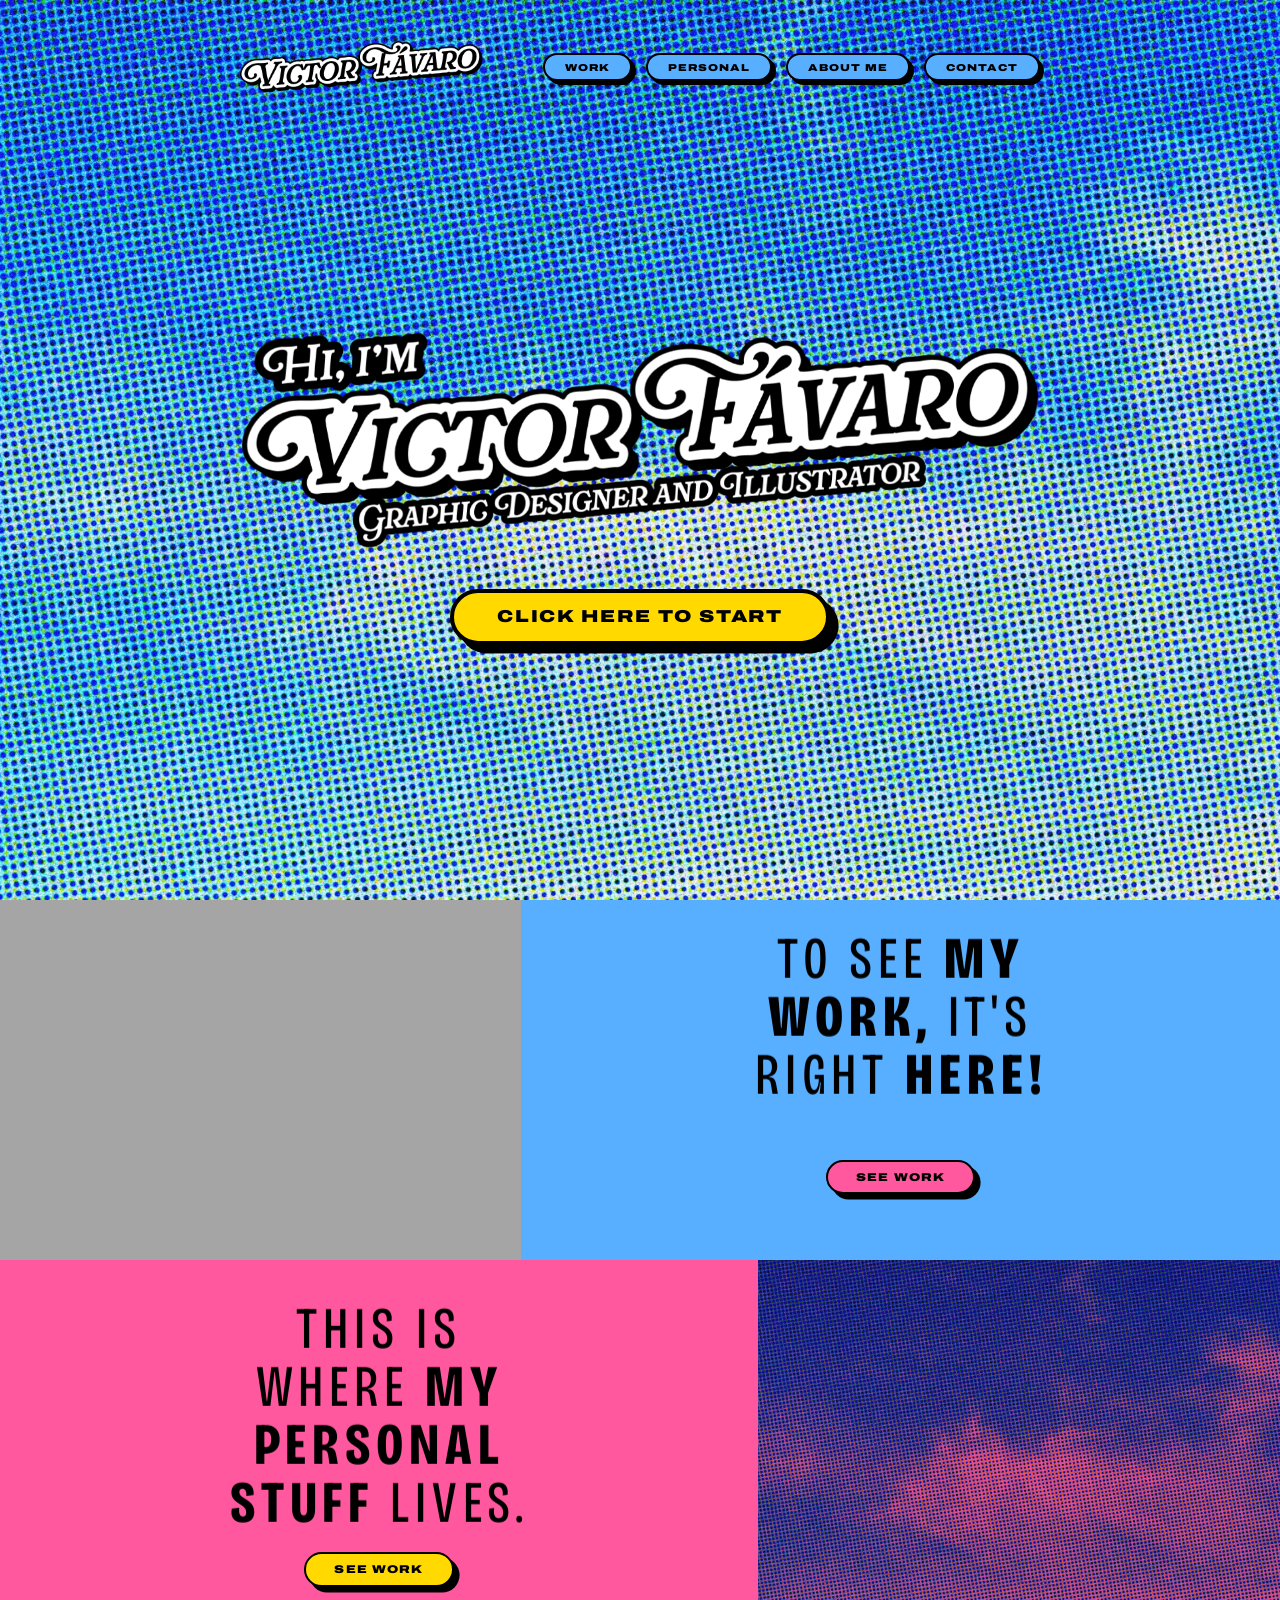
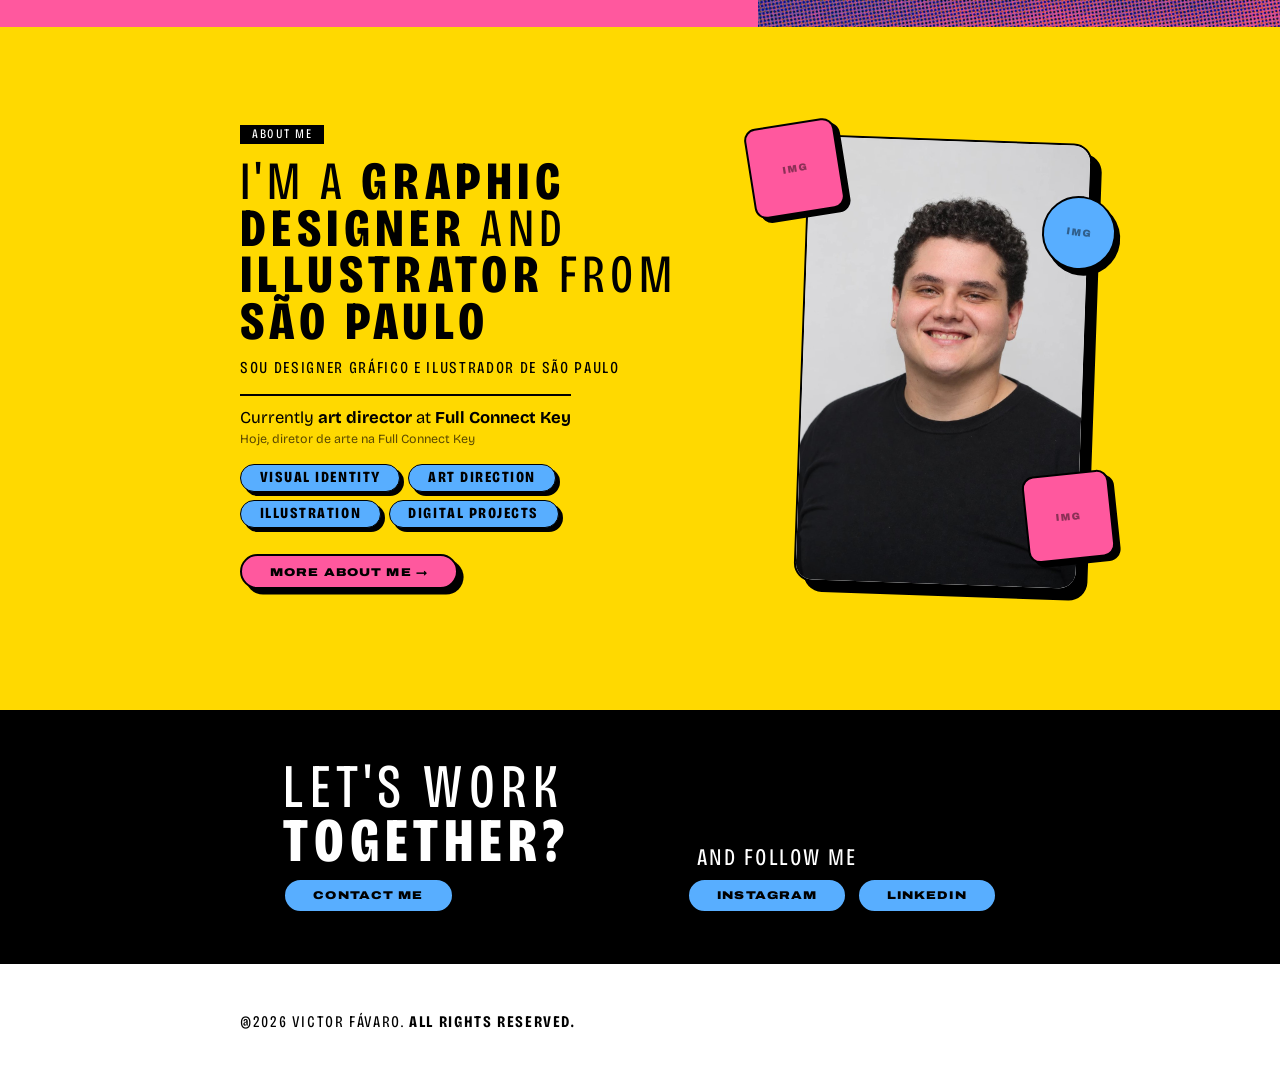
==== commit 8fe8688f: "Metrópole: caixa em panorama no fechamento da página e na fileira da Work Co-Authored-By: Claude Opu" ====
--- a/index.html
+++ b/index.html
@@ -15,8 +15,8 @@
   <link rel="icon" href="img/favicon-192.png?v=4" sizes="192x192" type="image/png">
   <link rel="icon" href="img/favicon-32.png?v=4" sizes="32x32" type="image/png">
   <link rel="apple-touch-icon" href="img/apple-touch-icon.png?v=4">
-  <link rel="stylesheet" href="css/style.css?v=132">
-  <link rel="stylesheet" href="css/about.css?v=132">
+  <link rel="stylesheet" href="css/style.css?v=135">
+  <link rel="stylesheet" href="css/about.css?v=135">
 </head>
 <body>
 
@@ -113,6 +113,6 @@
       <p>@2026 victor fávaro. <strong>all rights reserved.</strong></p>
     </div>
   </footer>
-  <script src="js/motion.js?v=132" defer></script>
+  <script src="js/motion.js?v=135" defer></script>
 </body>
 </html>
--- a/css/style.css
+++ b/css/style.css
@@ -383,7 +383,7 @@
 
 .project-row--black { background: var(--black); }
 .project-row--oz { background: #e5c823; }
-.project-row--metropole { background: #b10d14; }
+.project-row--metropole { background: #8d1a29; }
 .project-row--kv { background: linear-gradient(104.16deg, #58aeff .34%, #fff 45.7%, #ff589e 99.66%); }
 .project-row--green { background: var(--green); }
 
@@ -449,7 +449,7 @@
 }
 .project-hero--black { background: var(--black); }
 .project-hero--oz { background: #e5c823 url("../img/oz/v2/cesta-centro.jpg?v=1") center 45% / cover no-repeat; }
-.project-hero--metropole { background: #b10d14 url("../img/row-metropole.jpg") right center / cover no-repeat; }
+.project-hero--metropole { background: #b10d14 url("../img/metropole/v2/caixa-panorama.jpg") 12% 55% / cover no-repeat; }
 .project-hero--kv { background: linear-gradient(104.16deg, #58aeff .34%, #fff 45.7%, #ff589e 99.66%); }
 .project-hero--green { background: var(--green); }
 .project-hero__logo { width: min(calc(960 * var(--u)), 90%); }
